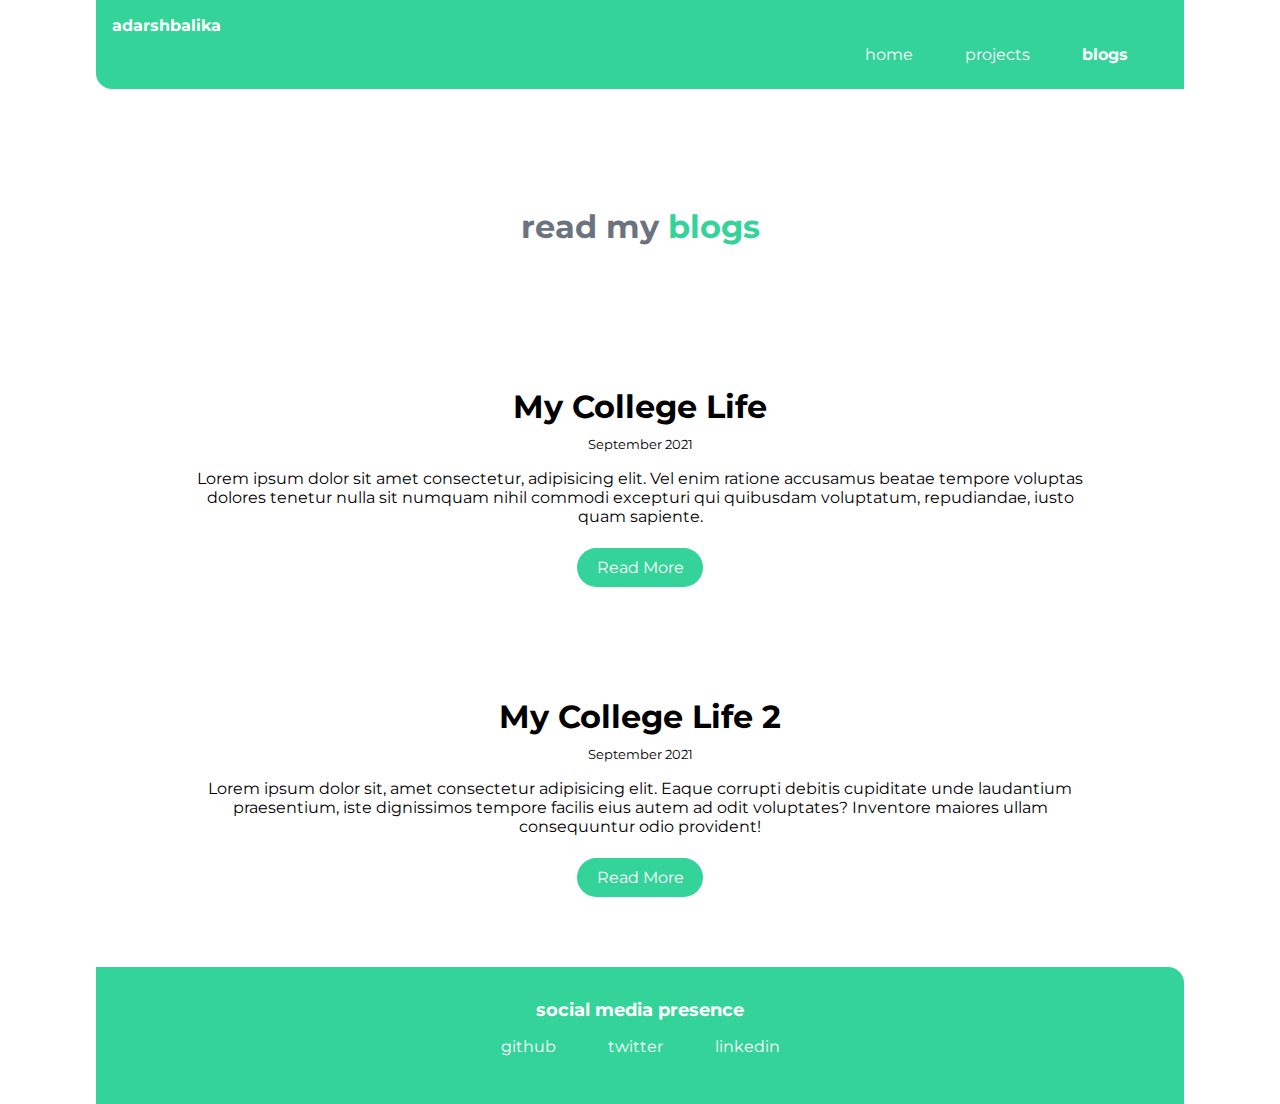
==== blogs.html @ 05af8b2f "feat- added all the details about me in the portfolio page" ====
<!DOCTYPE html>
<html lang="en">
  <head>
    <meta charset="UTF-8" />
    <meta name="viewport" content="width=device-width, initial-scale=1.0" />
    <link href="styles.css" rel="stylesheet" />
    <title>blogs | adarshbalika</title>
  </head>
  <body>
    <nav class="navigation container">
      <div class="nav-brand"><a href="/">adarshbalika</a></div>
      <ul class="list-non-bullet nav-pills">
        <li class="list-item-inline">
          <a class="link" href="/">home</a>
        </li>
        <li class="list-item-inline">
          <a class="link" href="/projects.html">projects</a>
        </li>
        <li class="list-item-inline">
          <a class="link link-active" href="/blogs.html">blogs</a>
        </li>
      </ul>
    </nav>

    <header class="hero">
      <h1 class="hero-heading">
        read my <span class="heading-inverted">blogs</span>
      </h1>
    </header>

    <ul class="list-non-bullet">
      <li>
        <article class="showcase-list container container-center">
          <h1>My College Life</h1>
          <small>September 2021</small>
          <p>
            Lorem ipsum dolor sit amet consectetur, adipisicing elit. Vel enim
            ratione accusamus beatae tempore voluptas dolores tenetur nulla sit
            numquam nihil commodi excepturi qui quibusdam voluptatum,
            repudiandae, iusto quam sapiente.
          </p>

          <a class="link link-primary" href="./dummy-blog.html">Read More</a>
        </article>
      </li>

      <li>
        <article class="showcase-list container container-center">
          <h1>My College Life 2</h1>
          <small>September 2021</small>
          <p>
            Lorem ipsum dolor sit, amet consectetur adipisicing elit. Eaque
            corrupti debitis cupiditate unde laudantium praesentium, iste
            dignissimos tempore facilis eius autem ad odit voluptates? Inventore
            maiores ullam consequuntur odio provident!
          </p>

          <a class="link link-primary" href="./dummy-blog.html">Read More</a>
        </article>
      </li>
    </ul>

    <footer class="footer">
      <div class="footer-header">social media presence</div>
      <ul class="social-links list-non-bullet">
        <li class="list-item-inline">
          <a class="link" href="https://github.com/shaksham08/"> github </a>
        </li>
        <li class="list-item-inline">
          <a class="link" href="https://twitter.com/ShakshamSinha"> twitter </a>
        </li>
        <li class="list-item-inline">
          <a
            class="link"
            href="https://www.linkedin.com/in/shaksham-sinha-788a19190/"
          >
            linkedin
          </a>
        </li>
      </ul>
    </footer>
  </body>
</html>
---- styles.css ----
@import url("https://fonts.googleapis.com/css2?family=Montserrat:wght@400;700&display=swap");

:root {
  --primary-color: #34d399;
  --off-white: #f3f4f6;
  --dark-gray: #6b7280;
}

body {
  font-family: "Montserrat", sans-serif;
  margin: 0px auto;
  max-width: 85%;
  width: 100%;
}

hr {
  margin: 2rem 0rem;
}

/** spaces **/

.margin-md {
  margin: 2rem;
}

/** container **/
.container {
  padding: 0rem 1rem;
}

.container-center {
  max-width: 900px;
  width: 100%;
  margin: auto;
}

/** links **/
.link {
  box-sizing: border-box;
  text-decoration: none;
  padding: 0.5rem 1rem;
}

.link-primary {
  max-width: 140px;
  padding: 0.6rem 1.2rem;
  background-color: var(--primary-color);
  color: #fff;
  margin: 1rem auto;
  border-radius: 2rem;
}

.link-secondary {
  max-width: 140px;
  margin: 1rem;
  padding: 0.6rem 1.2rem;
  border-radius: 2rem;
  border: 1px solid var(--primary-color);
  color: var(--primary-color);
}

/** look into BEM naming convention for CSS **/

/** lists **/

.list-non-bullet {
  list-style: none;
  padding-inline-start: 0px;
}

.list-item-inline {
  display: inline;
  padding: 0rem 0.5rem;
}

/** navigation **/

.navigation {
  background-color: var(--primary-color);
  color: white;
  padding: 1rem;
  border-bottom-left-radius: 1rem;
}

.navigation .nav-brand {
  font-weight: bold;
}

.nav-brand a {
  text-decoration: none;
  color: inherit;
}

.navigation .nav-pills {
  text-align: right;
  margin: 0.6rem 1rem;
}

.navigation .link {
  color: white;
}

.navigation .link-active {
  font-weight: bold;
}

/** header **/

.hero {
  padding: 2rem;
  padding-top: 5rem;
}

.hero .hero-img {
  max-width: 80%;
  width: 550px;
  display: block;
  margin: auto;
}

.hero .hero-heading {
  text-align: center;
  padding-top: 1rem;
  color: var(--dark-gray);
}

.hero .hero-heading .heading-inverted {
  color: var(--primary-color);
}

/** sections **/

.section {
  padding: 2rem;
  margin: 2rem 0;
  border-radius: 1rem;
  text-align: center;
}

.section h1 {
  text-align: center;
}

.ow {
  background-color: var(--off-white);
}

/** footers **/

.footer {
  background-color: var(--primary-color);
  padding: 2rem 1rem;
  text-align: center;
  color: white;
  border-top-right-radius: 1rem;
}

.footer .link {
  color: white;
}

.footer .footer-header {
  font-weight: bold;
  font-size: large;
}

.footer ul {
  padding-inline-start: 0px;
}

/** projects **/
.showcase-list {
  /* padding: 2rem; */
  padding: 2rem;
  border-radius: 1rem;
  text-align: center;
  margin: 3rem auto;
}
.showcase-list h1 {
  margin: 0.5rem;
}

.showcase-list p {
  padding-bottom: 1rem;
}

/** blogs **/

.showcase-blog {
  padding-bottom: 6rem;
}

@media (max-width: 900px) {
  body {
    max-width: 95%;
    width: 100%;
  }

  .list-item-inline {
    display: inline;
    padding: 0rem;
  }

  .container-center {
    width: auto;
  }

  .link-primary {
    display: block;
  }
}
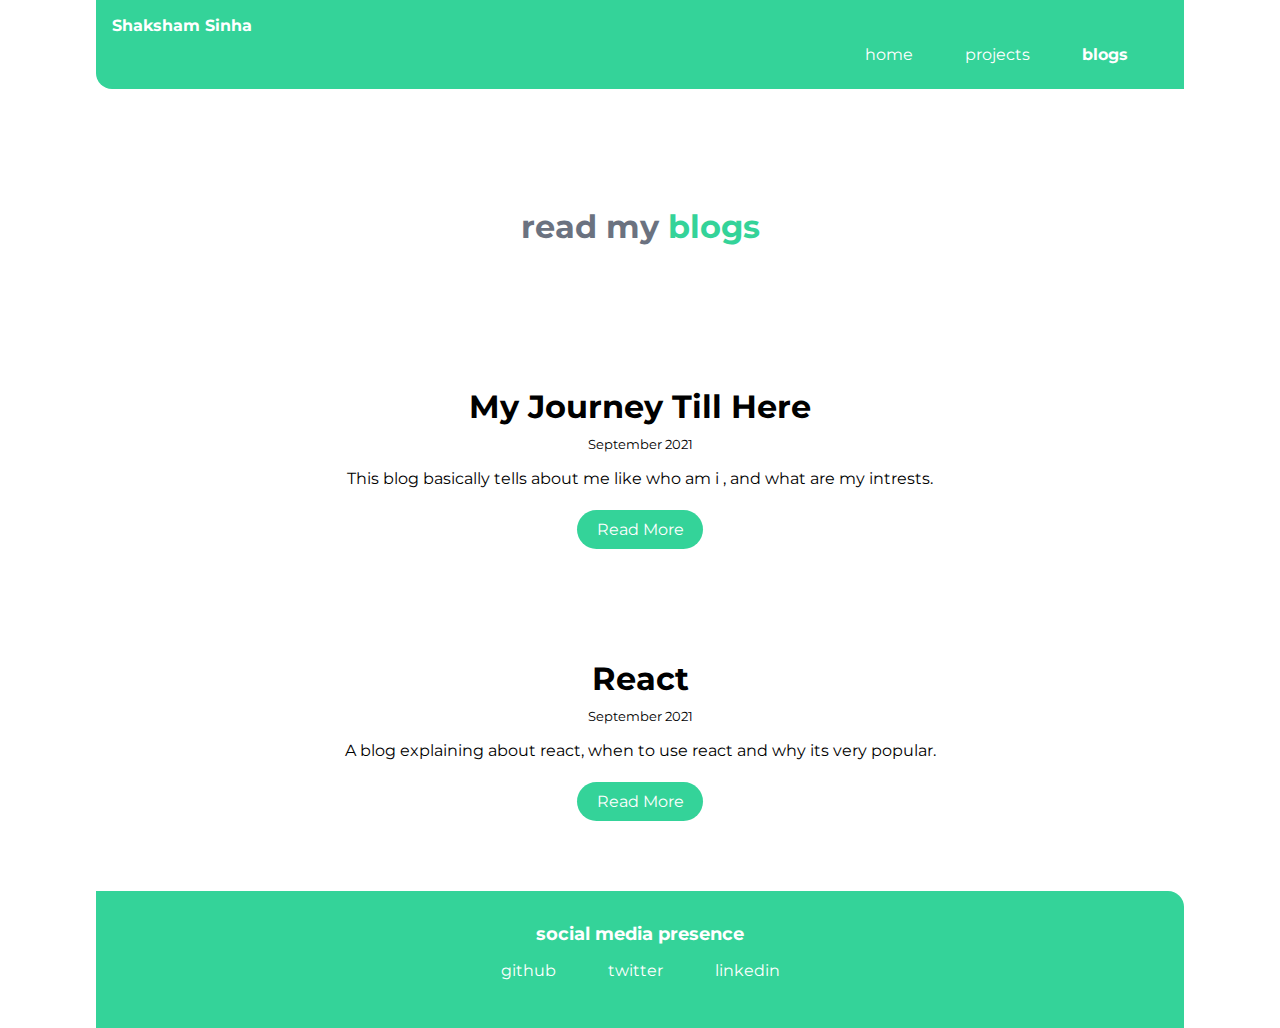
==== commit dc3d0922: "feat- added two blogs" ====
--- a/blogs.html
+++ b/blogs.html
@@ -8,7 +8,7 @@
   </head>
   <body>
     <nav class="navigation container">
-      <div class="nav-brand"><a href="/">adarshbalika</a></div>
+      <div class="nav-brand"><a href="/">Shaksham Sinha</a></div>
       <ul class="list-non-bullet nav-pills">
         <li class="list-item-inline">
           <a class="link" href="/">home</a>
@@ -31,31 +31,27 @@
     <ul class="list-non-bullet">
       <li>
         <article class="showcase-list container container-center">
-          <h1>My College Life</h1>
+          <h1>My Journey Till Here</h1>
           <small>September 2021</small>
           <p>
-            Lorem ipsum dolor sit amet consectetur, adipisicing elit. Vel enim
-            ratione accusamus beatae tempore voluptas dolores tenetur nulla sit
-            numquam nihil commodi excepturi qui quibusdam voluptatum,
-            repudiandae, iusto quam sapiente.
+            This blog basically tells about me like who am i , and what are my
+            intrests.
           </p>
 
-          <a class="link link-primary" href="./dummy-blog.html">Read More</a>
+          <a class="link link-primary" href="./aboutme.html">Read More</a>
         </article>
       </li>
 
       <li>
         <article class="showcase-list container container-center">
-          <h1>My College Life 2</h1>
+          <h1>React</h1>
           <small>September 2021</small>
           <p>
-            Lorem ipsum dolor sit, amet consectetur adipisicing elit. Eaque
-            corrupti debitis cupiditate unde laudantium praesentium, iste
-            dignissimos tempore facilis eius autem ad odit voluptates? Inventore
-            maiores ullam consequuntur odio provident!
+            A blog explaining about react, when to use react and why its very
+            popular.
           </p>
 
-          <a class="link link-primary" href="./dummy-blog.html">Read More</a>
+          <a class="link link-primary" href="./reactjs.html">Read More</a>
         </article>
       </li>
     </ul>
--- a/styles.css
+++ b/styles.css
@@ -128,8 +128,6 @@
   color: var(--primary-color);
 }
 
-/** sections **/
-
 .section {
   padding: 2rem;
   margin: 2rem 0;
@@ -144,8 +142,6 @@
 .ow {
   background-color: var(--off-white);
 }
-
-/** footers **/
 
 .footer {
   background-color: var(--primary-color);
@@ -184,8 +180,6 @@
   padding-bottom: 1rem;
 }
 
-/** blogs **/
-
 .showcase-blog {
   padding-bottom: 6rem;
 }
